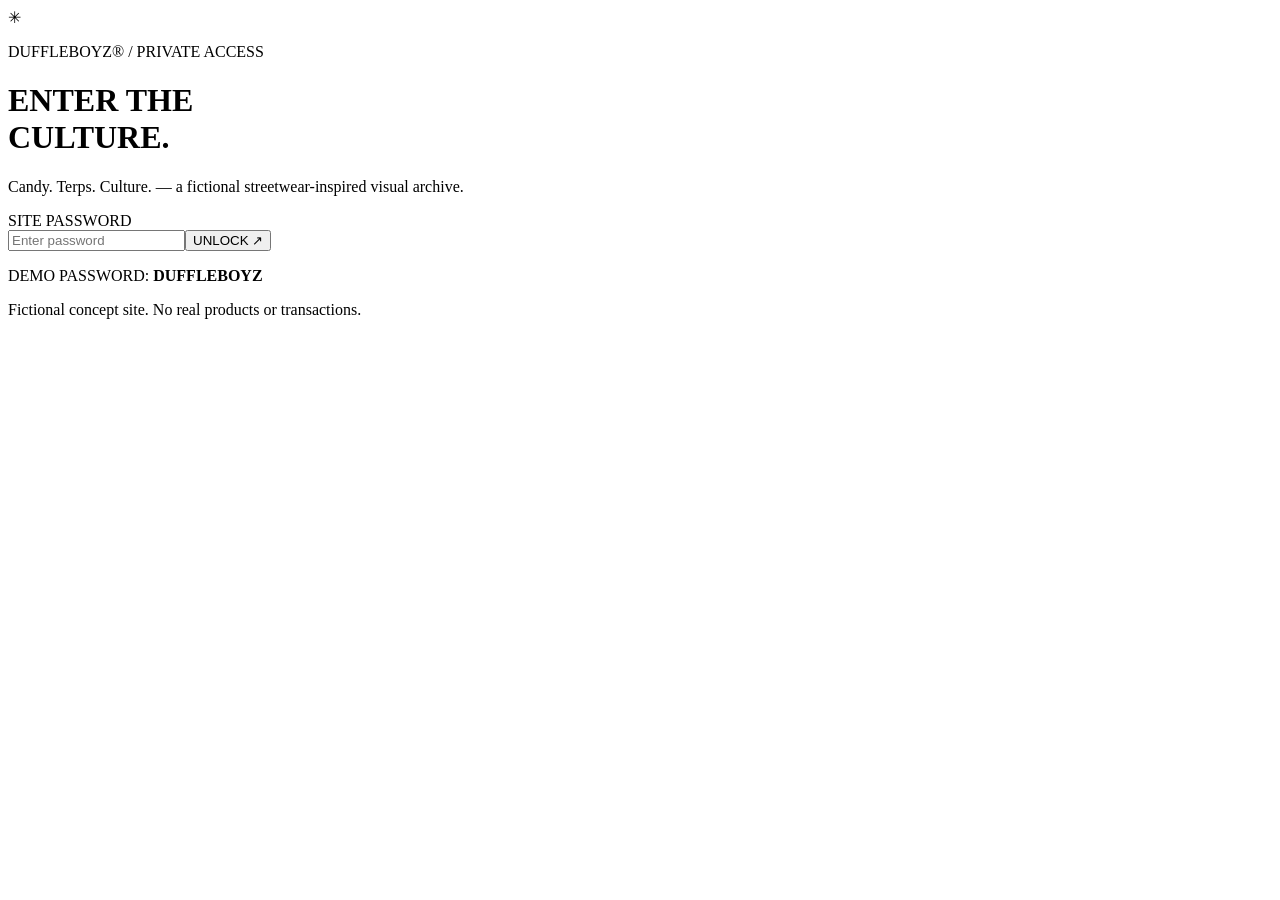
==== archive.html @ 7242b7b4 "Add files via upload" ====
<!doctype html>
<html lang="en"><head><meta charset="utf-8"><meta name="viewport" content="width=device-width, initial-scale=1"><title>DUFFLEBOYZ — Archive</title><link rel="stylesheet" href="styles.css"></head>
<body><header class="topbar"><a class="wordmark" href="home.html">DUFFLE<span>BOYZ</span><small>®</small></a><button class="lock" id="lockBtn">LOCK SITE</button></header>
<nav class="navlinks"><a href="home.html">HOME</a><a class="active" href="archive.html">THE ARCHIVE</a><a href="gallery.html">GALLERY</a><a href="info.html">INFO</a></nav>
<main class="section-pad content-width"><p class="eyebrow">02 / THE ARCHIVE</p><h1 class="page-title">THE <span>DROP FILES.</span></h1><p class="lead">Fictional collection concepts with fantasy points. These are design mockups, not real products or prices.</p>
<div class="product-grid">
<article class="product-card"><button class="image-open" data-title="Black Widow — Box Concept" data-image="assets/duffleboyz-box.png"><img src="assets/duffleboyz-box.png" alt="Black Widow package concept"></button><div class="product-info"><p class="eyebrow">DB / 001 — CONCEPT ART</p><h2>BLACK WIDOW</h2><p>Black chrome • crimson linework • spider crest</p><div class="price-line"><strong>1,200 ✦</strong><span>FANTASY POINTS</span></div><div class="button-pair"><button class="outline copy-image" data-image="assets/duffleboyz-box.png">COPY IMAGE LINK</button><button class="red-button image-open" data-title="Black Widow — Box Concept" data-image="assets/duffleboyz-box.png">VIEW DETAILS</button></div></div></article>
<article class="product-card"><button class="image-open" data-title="Candy Store — World Concept" data-image="assets/duffleboyz-world.png"><img src="assets/duffleboyz-world.png" alt="DUFFLEBOYZ candy store streetwear world concept"></button><div class="product-info"><p class="eyebrow">DB / 002 — WORLD ART</p><h2>CANDY STORE</h2><p>Red neon • rainy streets • underground energy</p><div class="price-line"><strong>950 ✦</strong><span>FANTASY POINTS</span></div><div class="button-pair"><button class="outline copy-image" data-image="assets/duffleboyz-world.png">COPY IMAGE LINK</button><button class="red-button image-open" data-title="Candy Store — World Concept" data-image="assets/duffleboyz-world.png">VIEW DETAILS</button></div></div></article>
</div><p class="micro">Image-link buttons copy a link based on your published website address. Publish the site first for a shareable public link.</p></main>
<div class="modal" id="imageModal" aria-hidden="true"><div class="modal-inner"><button class="modal-close" id="closeModal" aria-label="Close">×</button><p class="eyebrow">ARCHIVE PREVIEW</p><h2 id="modalTitle"></h2><img id="modalImage" src="" alt=""><button id="modalCopy" class="red-button">COPY IMAGE LINK</button><p class="micro" id="copyStatus" aria-live="polite"></p></div></div>
<footer>DUFFLEBOYZ® — FICTIONAL DESIGN ARCHIVE <span>© 2026</span></footer><script src="script.js"></script></body></html>
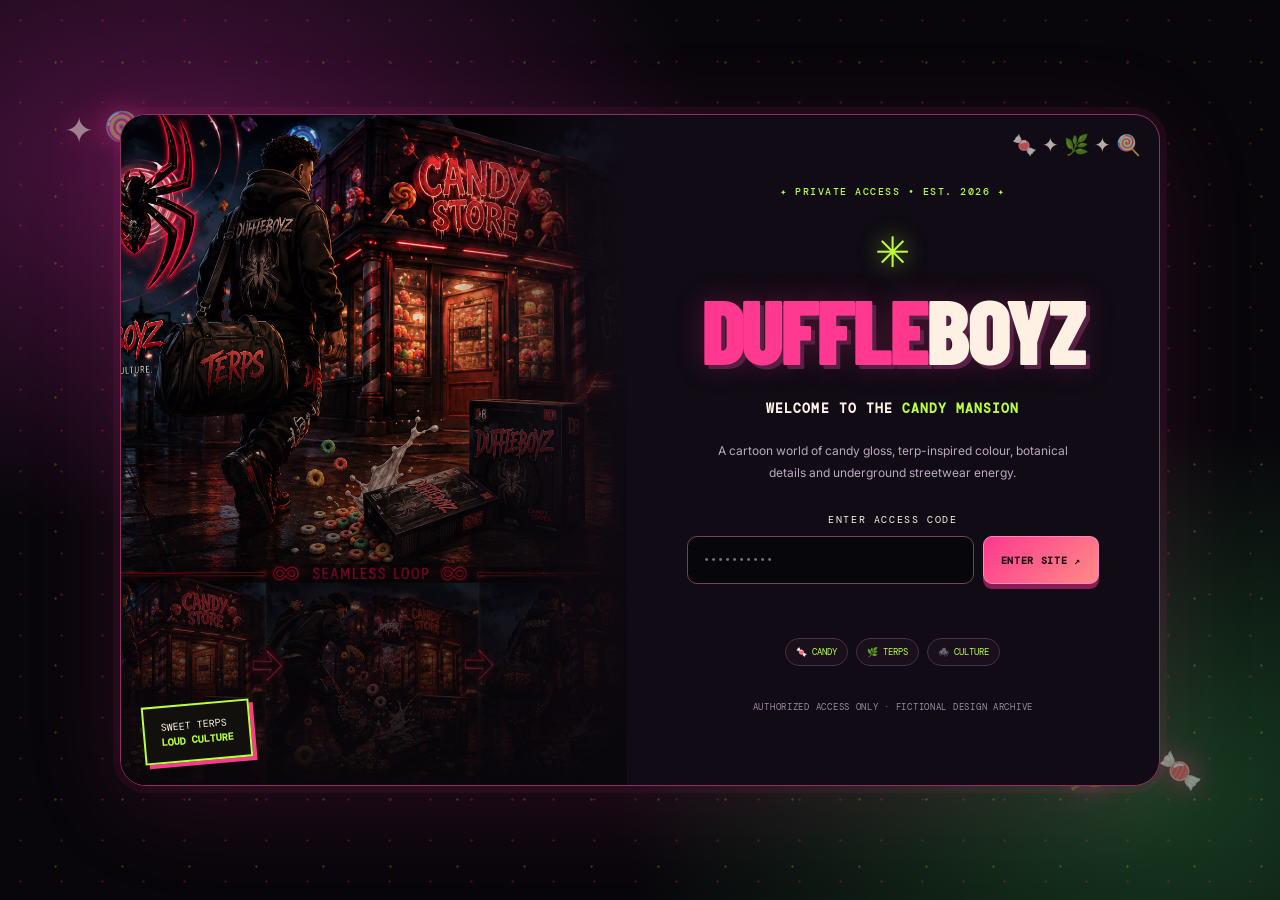
==== commit 32dcbd5a: "Add files via upload" ====
--- a/archive.html
+++ b/archive.html
@@ -1,11 +1,4 @@
-<!doctype html>
-<html lang="en"><head><meta charset="utf-8"><meta name="viewport" content="width=device-width, initial-scale=1"><title>DUFFLEBOYZ — Archive</title><link rel="stylesheet" href="styles.css"></head>
-<body><header class="topbar"><a class="wordmark" href="home.html">DUFFLE<span>BOYZ</span><small>®</small></a><button class="lock" id="lockBtn">LOCK SITE</button></header>
-<nav class="navlinks"><a href="home.html">HOME</a><a class="active" href="archive.html">THE ARCHIVE</a><a href="gallery.html">GALLERY</a><a href="info.html">INFO</a></nav>
-<main class="section-pad content-width"><p class="eyebrow">02 / THE ARCHIVE</p><h1 class="page-title">THE <span>DROP FILES.</span></h1><p class="lead">Fictional collection concepts with fantasy points. These are design mockups, not real products or prices.</p>
-<div class="product-grid">
-<article class="product-card"><button class="image-open" data-title="Black Widow — Box Concept" data-image="assets/duffleboyz-box.png"><img src="assets/duffleboyz-box.png" alt="Black Widow package concept"></button><div class="product-info"><p class="eyebrow">DB / 001 — CONCEPT ART</p><h2>BLACK WIDOW</h2><p>Black chrome • crimson linework • spider crest</p><div class="price-line"><strong>1,200 ✦</strong><span>FANTASY POINTS</span></div><div class="button-pair"><button class="outline copy-image" data-image="assets/duffleboyz-box.png">COPY IMAGE LINK</button><button class="red-button image-open" data-title="Black Widow — Box Concept" data-image="assets/duffleboyz-box.png">VIEW DETAILS</button></div></div></article>
-<article class="product-card"><button class="image-open" data-title="Candy Store — World Concept" data-image="assets/duffleboyz-world.png"><img src="assets/duffleboyz-world.png" alt="DUFFLEBOYZ candy store streetwear world concept"></button><div class="product-info"><p class="eyebrow">DB / 002 — WORLD ART</p><h2>CANDY STORE</h2><p>Red neon • rainy streets • underground energy</p><div class="price-line"><strong>950 ✦</strong><span>FANTASY POINTS</span></div><div class="button-pair"><button class="outline copy-image" data-image="assets/duffleboyz-world.png">COPY IMAGE LINK</button><button class="red-button image-open" data-title="Candy Store — World Concept" data-image="assets/duffleboyz-world.png">VIEW DETAILS</button></div></div></article>
-</div><p class="micro">Image-link buttons copy a link based on your published website address. Publish the site first for a shareable public link.</p></main>
-<div class="modal" id="imageModal" aria-hidden="true"><div class="modal-inner"><button class="modal-close" id="closeModal" aria-label="Close">×</button><p class="eyebrow">ARCHIVE PREVIEW</p><h2 id="modalTitle"></h2><img id="modalImage" src="" alt=""><button id="modalCopy" class="red-button">COPY IMAGE LINK</button><p class="micro" id="copyStatus" aria-live="polite"></p></div></div>
-<footer>DUFFLEBOYZ® — FICTIONAL DESIGN ARCHIVE <span>© 2026</span></footer><script src="script.js"></script></body></html>
+<!doctype html><html lang="en"><head><meta charset="utf-8"><meta name="viewport" content="width=device-width, initial-scale=1"><title>DUFFLEBOYZ — Archive</title><link rel="stylesheet" href="styles.css"></head><body><header class="topbar"><a class="wordmark" href="home.html">DUFFLE<span>BOYZ</span><small>®</small></a><nav class="desktop-nav"><a href="home.html">HOME</a><a class="active" href="archive.html">ARCHIVE</a><a href="gallery.html">GALLERY</a><a href="info.html">INFO</a></nav><div class="top-actions"><span class="member-pill">♛ DB MEMBER</span><button class="lock" id="lockBtn">♙ LOCK SITE</button><button class="menu-toggle" id="menuToggle" aria-label="Open menu">☰</button></div></header><nav class="mobile-nav" id="mobileNav"><a href="home.html">HOME</a><a href="archive.html">ARCHIVE</a><a href="gallery.html">GALLERY</a><a href="info.html">INFO</a><button id="mobileLock">LOCK SITE</button></nav><main class="content-wrap page-content"><p class="eyebrow">✦ FILES FROM THE MANSION ✦</p><h1 class="page-title">THE <span>ARCHIVE</span></h1><p class="lead">A collection of fictional flavour names and visual identities created for the DUFFLEBOYZ candy-and-terp universe. Display values are imaginary style points, not prices or offers for sale.</p><div class="drop-grid archive-grid">
+<article class="drop-card drop-pink"><button class="image-open drop-art" data-title="Candy Gas" data-image="assets/duffleboyz-box.png"><img src="assets/duffleboyz-box.png" alt="Candy Gas visual concept"></button><div class="drop-copy"><p class="eyebrow">🍬 DESSERT • PINK</p><h3>CANDY GAS</h3><p>A sweet neon concept with glossy pink details and late-night candy-shop energy.</p><div class="card-bottom"><span>260 STYLE POINTS</span><button class="copy-image mini-action" data-image="assets/duffleboyz-box.png">COPY IMAGE LINK</button></div></div></article>
+<article class="drop-card drop-green"><button class="image-open drop-art" data-title="Green Glow" data-image="assets/duffleboyz-world.png"><img src="assets/duffleboyz-world.png" alt="Green Glow visual concept"></button><div class="drop-copy"><p class="eyebrow">🌿 BOTANICAL • GREEN</p><h3>GREEN GLOW</h3><p>Dark foliage, vivid neon and a playful greenhouse-fantasy look.</p><div class="card-bottom"><span>240 STYLE POINTS</span><button class="copy-image mini-action" data-image="assets/duffleboyz-world.png">COPY IMAGE LINK</button></div></div></article>
+<article class="drop-card drop-purple"><button class="image-open drop-art reference-art" data-title="Royal Runtz Mansion" data-image="assets/duffleboyz-mansion-reference.png"><img src="assets/duffleboyz-mansion-reference.png" alt="Royal Runtz Mansion visual reference"></button><div class="drop-copy"><p class="eyebrow">👑 ROYAL • PURPLE</p><h3>ROYAL RUNTZ</h3><p>A cartoon mansion fantasy with regal purple shadows and candy-bright highlights.</p><div class="card-bottom"><span>250 STYLE POINTS</span><button class="copy-image mini-action" data-image="assets/duffleboyz-mansion-reference.png">COPY IMAGE LINK</button></div></div></article></div></main><div class="modal" id="imageModal" aria-hidden="true"><div class="modal-inner"><button class="modal-close" id="closeModal" aria-label="Close">×</button><p class="eyebrow">DUFFLEBOYZ VISUAL FILE</p><h2 id="modalTitle">Visual</h2><img id="modalImage" src="" alt=""><button class="drip-button" id="modalCopy">COPY IMAGE LINK ↗</button><p id="copyStatus" class="micro"></p></div></div><footer><a class="wordmark" href="home.html">DUFFLE<span>BOYZ</span></a><p>FICTIONAL VISUAL ARCHIVE · NO SALES OR SHIPMENTS</p><span>© 2026 DB CULTURE</span></footer><script src="script.js"></script></body></html>
--- a/styles.css
+++ b/styles.css
@@ -0,0 +1,5 @@
+@import url('https://fonts.googleapis.com/css2?family=Baloo+2:wght@500;600;700;800&family=Barlow+Condensed:wght@600;700;800;900&family=DM+Mono:wght@400;500&family=Inter:wght@400;600;800&display=swap');
+:root{--bg:#08060b;--panel:#120d17;--line:#3e243d;--pink:#ff398f;--pink2:#ff78bd;--lime:#baff39;--green:#74e83b;--purple:#a56aff;--gold:#ffc34b;--cream:#fff3e7;--muted:#b9a8bf;--mono:'DM Mono',monospace;--display:'Barlow Condensed',Impact,sans-serif;--round:'Baloo 2',system-ui}*{box-sizing:border-box}html{scroll-behavior:smooth}body{margin:0;background:radial-gradient(ellipse at 50% -10%,#33112f 0,transparent 42%),var(--bg);color:var(--cream);font-family:Inter,Arial,sans-serif}body:before{content:"";position:fixed;inset:0;z-index:-1;pointer-events:none;opacity:.18;background-image:radial-gradient(#ff398f 1px,transparent 1.5px),radial-gradient(#baff39 1px,transparent 1.5px);background-size:41px 41px,67px 67px;background-position:0 0,22px 29px}a{color:inherit;text-decoration:none}button{font:inherit;cursor:pointer}img{max-width:100%}.eyebrow{font:500 10px var(--mono);letter-spacing:.15em;color:var(--lime);text-transform:uppercase}.micro{font:9px var(--mono);letter-spacing:.08em;color:#9b8ba2;line-height:1.7}.gate-page{min-height:100vh;display:grid;place-items:center;padding:22px;overflow:hidden;background:radial-gradient(ellipse at 12% 18%,#4a123f 0,transparent 35%),radial-gradient(ellipse at 90% 88%,#173c21 0,transparent 33%),#08060b;position:relative}.gate-shell{display:grid;grid-template-columns:.95fr 1fr;width:min(1040px,100%);min-height:580px;border:1px solid #8d315f;border-radius:26px;overflow:hidden;background:#100b14;box-shadow:0 0 0 7px #ff398f10,0 20px 100px #ff398f20;position:relative;z-index:1}.gate-art{position:relative;min-height:100%;background:#150915;overflow:hidden}.gate-art img{width:100%;height:100%;position:absolute;inset:0;object-fit:cover;filter:saturate(1.3);opacity:.9}.gate-art-shade{position:absolute;inset:0;background:linear-gradient(0deg,#09060bf2,transparent 65%),linear-gradient(90deg,transparent 65%,#100b14 100%)}.gate-sticker{position:absolute;left:22px;bottom:24px;transform:rotate(-5deg);padding:12px 16px;border:2px solid var(--lime);background:#12100c;color:var(--cream);font:10px var(--mono);line-height:1.5;box-shadow:4px 4px 0 var(--pink)}.gate-sticker b{color:var(--lime)}.gate-panel{padding:clamp(26px,5vw,60px);display:flex;flex-direction:column;justify-content:center;position:relative}.gate-panel:after{content:'🍬 ✦ 🌿 ✦ 🍭';position:absolute;right:18px;top:18px;font-size:20px;opacity:.7}.gate-panel>.eyebrow{text-align:center}.spider-mark{text-align:center;font-size:42px;color:var(--lime);text-shadow:0 0 22px #baff39a0;margin:18px 0 4px}.gate-panel h1{font:900 clamp(52px,8vw,90px)/.82 var(--display);text-align:center;letter-spacing:-.035em;margin:12px 0 20px;color:var(--pink);text-shadow:4px 4px 0 #572044,0 0 30px #ff398f40}.gate-panel h1 span{color:#fff0e4}.gate-subtitle{text-align:center;font:800 13px var(--mono);letter-spacing:.08em}.gate-subtitle b{color:var(--lime)}.sub{text-align:center;color:var(--muted);font-size:12px;line-height:1.8;max-width:370px;margin:10px auto 26px}.gate-panel form{margin-top:4px}.gate-panel label{display:block;text-align:center;font:10px var(--mono);letter-spacing:.16em;margin-bottom:10px}.input-row{display:flex;gap:9px}.input-row input{min-width:0;flex:1;background:#07060a;border:1px solid #754064;padding:15px;color:white;border-radius:10px;font:12px var(--mono);outline:none}.input-row input:focus{border-color:var(--lime);box-shadow:0 0 0 3px #baff3920}.input-row button,.drip-button{border:1px solid #ff86be;background:linear-gradient(135deg,var(--pink),#ff8b86);color:#1b0712;padding:14px 17px;border-radius:9px;font:900 10px var(--mono);letter-spacing:.07em;box-shadow:0 5px 0 #8a1b54;transition:transform .15s}.input-row button:hover,.drip-button:hover{transform:translateY(-2px)}.error{color:#ff9acb;min-height:16px;text-align:center;font-size:11px}.gate-badges{display:flex;justify-content:center;gap:8px;flex-wrap:wrap;margin:16px 0 25px}.gate-badges span{border:1px solid #483046;background:#19101c;border-radius:99px;padding:7px 10px;font:9px var(--mono);color:var(--lime)}.gate-panel>.micro{text-align:center}.candy-orbit{position:absolute;font-size:36px;opacity:.5;filter:drop-shadow(0 0 14px #ff398f);animation:float 5s ease-in-out infinite}.orbit-one{left:5%;top:12%}.orbit-two{right:6%;bottom:12%;animation-delay:-2s}@keyframes float{50%{transform:translateY(-15px) rotate(7deg)}}
+.topbar{min-height:72px;padding:10px clamp(16px,4vw,60px);display:flex;align-items:center;justify-content:space-between;gap:20px;border-bottom:1px solid #3c203b;background:#0b080ff2;position:sticky;top:0;z-index:8;backdrop-filter:blur(14px)}.wordmark{font:900 31px var(--display);letter-spacing:-.04em;color:var(--pink);text-shadow:2px 2px 0 #5c1741;white-space:nowrap}.wordmark span{color:#fff0e6}.wordmark small{font:10px Inter;vertical-align:top;color:var(--lime)}.desktop-nav{display:flex;align-items:center;gap:clamp(14px,3vw,38px)}.desktop-nav a{font:10px var(--mono);letter-spacing:.1em;color:#c4b4c8;padding:14px 0;border-bottom:2px solid transparent}.desktop-nav a.active,.desktop-nav a:hover{color:var(--pink);border-color:var(--pink)}.top-actions{display:flex;align-items:center;gap:10px}.member-pill{border:1px solid #8c285a;color:var(--pink);border-radius:99px;padding:10px 12px;font:10px var(--mono);white-space:nowrap}.lock{border:1px solid #66536c;background:#120d17;color:#fff4e9;padding:10px 13px;border-radius:99px;font:10px var(--mono);letter-spacing:.06em;white-space:nowrap}.lock:hover{border-color:var(--lime);color:var(--lime)}.menu-toggle,.mobile-nav{display:none}.hero-mansion{position:relative;min-height:490px;height:min(58vw,650px);max-height:690px;overflow:hidden;background:#140716;border-bottom:1px solid #5b2854}.hero-art{position:absolute;inset:0;width:100%;height:100%;object-fit:cover;object-position:center 45%;filter:saturate(1.3) contrast(1.08)}.hero-vignette{position:absolute;inset:0;background:linear-gradient(90deg,#09060bf0 0%,#09060bc7 35%,transparent 72%),linear-gradient(0deg,#08060b 0%,transparent 34%)}.hero-copy{position:absolute;left:clamp(24px,7vw,100px);top:14%;z-index:1;max-width:540px}.hero-copy .eyebrow{font-size:11px}.hero-copy h1{font:900 clamp(65px,10vw,136px)/.74 var(--display);letter-spacing:-.045em;margin:26px 0 18px;color:var(--pink);text-shadow:4px 5px 0 #5b204e,0 0 30px #ff398f35}.hero-copy h1 span{color:#fff2e7}.hero-copy h1 em{display:block;font-style:normal;font-size:.56em;letter-spacing:.06em;color:var(--lime);margin-top:16px;text-shadow:3px 3px 0 #2c4b20}.hero-tagline{font:10px/1.9 var(--mono);letter-spacing:.07em;color:#fff1e7}.drip-button{display:inline-flex;align-items:center;justify-content:center;margin-top:14px;min-height:43px}.hero-sign{position:absolute;right:5%;top:12%;z-index:2;border:2px solid var(--pink);border-radius:18px 18px 6px 6px;background:#0a080de8;box-shadow:0 0 25px #ff398f50;padding:14px 17px;text-align:center;display:flex;align-items:center;gap:8px;transform:rotate(3deg)}.hero-sign span{font-size:26px}.hero-sign b{font:800 11px/1.5 var(--display);letter-spacing:.1em;color:var(--pink)}.hero-sign i{font-style:normal;color:var(--lime)}.hero-stamp{position:absolute;right:20%;bottom:12%;z-index:2;border:2px solid var(--lime);border-radius:50%;width:100px;height:100px;display:grid;place-content:center;text-align:center;background:#09070edb;transform:rotate(10deg);font:10px var(--mono);box-shadow:0 0 20px #baff3930}.hero-stamp b{color:var(--lime)}.ticker{display:flex;align-items:center;justify-content:center;gap:clamp(10px,3vw,40px);flex-wrap:wrap;padding:18px 12px;background:#0b080f;border-bottom:1px solid #352137;font:10px var(--mono);letter-spacing:.07em;color:#e9dce9}.ticker b{color:var(--pink)}.content-wrap{max-width:1250px;padding:55px clamp(18px,4vw,52px);margin:auto}.section-heading{display:flex;align-items:end;justify-content:space-between;gap:18px;margin-bottom:25px}.section-heading h2{font:900 clamp(38px,5vw,60px)/.9 var(--display);margin:8px 0 0}.section-heading h2 span,.page-title span{color:var(--pink)}.small-link{font:10px var(--mono);color:var(--pink);border:1px solid #6d2a54;border-radius:8px;padding:11px 13px;white-space:nowrap}.drop-grid{display:grid;grid-template-columns:repeat(3,minmax(0,1fr));gap:18px}.drop-card{border:1px solid #523047;border-radius:15px;overflow:hidden;background:linear-gradient(150deg,#19101d,#0b080e);box-shadow:0 13px 35px #0005;transition:transform .2s,border-color .2s}.drop-card:hover{transform:translateY(-4px);border-color:var(--pink)}.drop-art{height:260px;display:block;position:relative;overflow:hidden;padding:0;border:0;background:#0b070d;width:100%;text-align:left}.drop-art img{width:100%;height:100%;display:block;object-fit:cover;transition:transform .35s;filter:saturate(1.25)}.drop-card:hover .drop-art img{transform:scale(1.04)}.drop-burst{position:absolute;z-index:1;top:13px;left:12px;background:var(--lime);color:#15120a;border-radius:5px;padding:7px 9px;font:900 9px var(--mono);transform:rotate(-7deg);box-shadow:3px 3px 0 #21151f}.reference-art img{object-fit:cover;object-position:center 20%}.drop-copy{padding:17px}.drop-copy h3{font:900 31px var(--display);color:var(--pink);margin:5px 0 7px}.drop-green .drop-copy h3{color:var(--lime)}.drop-purple .drop-copy h3{color:#c09bff}.drop-copy>p:not(.eyebrow){font-size:12px;line-height:1.7;color:#b9a9bf;min-height:42px;margin:0 0 18px}.card-bottom{border-top:1px solid #39253a;padding-top:13px;display:flex;align-items:center;justify-content:space-between;gap:8px;flex-wrap:wrap}.card-bottom>span{font:9px var(--mono);color:#c2b0c8;letter-spacing:.06em}.card-bottom a,.mini-action{font:9px var(--mono);color:var(--lime);border:1px solid #53692b;border-radius:7px;padding:9px 10px;background:#10140b}.mini-action{cursor:pointer}.mansion-feature{display:grid;grid-template-columns:1fr .9fr;align-items:center;gap:40px;padding:clamp(36px,7vw,85px) clamp(18px,8vw,110px);border-top:1px solid #3e263e;border-bottom:1px solid #3e263e;background:linear-gradient(110deg,#16101a,#09070d)}.feature-copy h2{font:900 clamp(40px,6vw,72px)/.88 var(--display);margin:20px 0;text-shadow:3px 3px 0 #3b203b}.feature-copy h2 span{color:var(--lime)}.feature-copy>p:not(.eyebrow){max-width:520px;color:#b9a8c1;font-size:13px;line-height:1.9}.mansion-feature>img{width:100%;max-height:470px;object-fit:cover;border:2px solid var(--pink);border-radius:16px;box-shadow:8px 8px 0 #35182f}.terp-strip{display:grid;grid-template-columns:repeat(4,1fr);gap:0;background:#0d0a10;border-bottom:1px solid #38213a}.terp-strip>div{display:grid;justify-items:center;gap:7px;padding:25px 8px;border-right:1px solid #2e1d31;text-align:center}.terp-strip>div:last-child{border:0}.terp-strip span{font-size:27px}.terp-strip b{font:900 15px var(--display);color:var(--pink);letter-spacing:.04em}.terp-strip small{font:8px var(--mono);color:#a898b0;letter-spacing:.08em}.page-content{min-height:70vh}.page-title{font:900 clamp(60px,10vw,105px)/.82 var(--display);letter-spacing:-.04em;margin:22px 0;text-shadow:3px 4px 0 #38203b}.lead{max-width:720px;color:#c0b1c6;font-size:13px;line-height:1.9;margin-bottom:35px}.archive-grid .drop-art{height:320px}.gallery-grid{display:grid;grid-template-columns:repeat(2,minmax(0,1fr));gap:20px}.gallery-grid figure{margin:0;border:1px solid #50304b;border-radius:14px;overflow:hidden;background:#110c14}.gallery-grid .image-open{width:100%;padding:0;border:0;background:#07060a;display:block;cursor:zoom-in}.gallery-grid .image-open img{width:100%;height:clamp(270px,40vw,480px);object-fit:cover;display:block;transition:transform .3s}.gallery-grid figure:hover img{transform:scale(1.025)}.gallery-grid figcaption{display:flex;justify-content:space-between;align-items:center;gap:10px;flex-wrap:wrap;padding:13px}.gallery-grid figcaption span{font:10px var(--mono);color:var(--lime);letter-spacing:.08em}.info-grid{display:grid;grid-template-columns:repeat(2,1fr);gap:17px}.info-panel{padding:24px;border:1px solid #4a2b48;border-left:4px solid var(--pink);border-radius:13px;background:linear-gradient(135deg,#1a111d,#0d0a10)}.info-icon{font-size:28px}.info-panel h2{font:900 25px var(--display);color:var(--lime);margin:12px 0}.info-panel p{font-size:12px;line-height:1.9;color:#c0b0c7;margin:0}.notice-bar{margin-top:25px;padding:17px;display:flex;justify-content:center;align-items:center;gap:12px;border:1px solid #4a2c44;border-radius:10px;color:var(--pink);font:11px var(--mono);text-align:center}.modal{display:none;position:fixed;z-index:20;inset:0;background:#050308ee;place-items:center;padding:18px;backdrop-filter:blur(10px)}.modal.show{display:grid}.modal-inner{position:relative;width:min(720px,100%);max-height:92vh;overflow:auto;background:#120d17;border:2px solid var(--pink);border-radius:16px;padding:22px;box-shadow:0 0 60px #ff398f30}.modal-inner h2{font:900 32px var(--display);color:var(--pink);margin:7px 0 14px}.modal-inner img{width:100%;max-height:58vh;object-fit:contain;background:#050408;border-radius:9px}.modal-close{position:absolute;right:10px;top:7px;background:none;color:white;border:0;font-size:32px}.modal-inner .drip-button{margin-top:14px}footer{padding:22px clamp(18px,4vw,55px);border-top:1px solid #38213a;color:#97859f;font:9px var(--mono);letter-spacing:.08em;display:flex;align-items:center;justify-content:space-between;gap:18px;flex-wrap:wrap;background:#0b080f}footer p{margin:0}
+@media(max-width:850px){.desktop-nav,.member-pill{display:none}.menu-toggle{display:block;border:1px solid #5a3b59;background:#120d17;color:var(--lime);border-radius:9px;padding:9px 12px}.mobile-nav{display:none;position:sticky;top:72px;z-index:7;background:#0d0911;border-bottom:1px solid #4b2a49;padding:10px 18px;gap:8px;flex-wrap:wrap}.mobile-nav.open{display:flex}.mobile-nav a,.mobile-nav button{border:1px solid #4b2a49;background:#130e17;color:#f7eaf4;padding:10px 12px;border-radius:7px;font:10px var(--mono)}.mobile-nav button{color:var(--lime)}.hero-mansion{height:620px;min-height:540px}.hero-art{object-position:58% center}.hero-vignette{background:linear-gradient(90deg,#09060be8 0%,#09060ba3 50%,transparent 100%),linear-gradient(0deg,#08060b 0%,transparent 35%)}.hero-copy{top:15%;max-width:70%}.hero-copy h1{font-size:clamp(64px,12vw,105px)}.hero-sign{right:4%;top:auto;bottom:15%;padding:10px}.hero-stamp{right:24%;bottom:7%;width:78px;height:78px;font-size:8px}.drop-grid{grid-template-columns:repeat(2,minmax(0,1fr))}.drop-card:last-child{grid-column:span 2}.drop-card:last-child .drop-art{height:300px}.mansion-feature{grid-template-columns:1fr}.mansion-feature>img{max-height:380px}.terp-strip{grid-template-columns:repeat(2,1fr)}.terp-strip>div:nth-child(2){border-right:0}.terp-strip>div:nth-child(-n+2){border-bottom:1px solid #2e1d31}}
+@media(max-width:560px){.gate-shell{grid-template-columns:1fr;max-width:430px}.gate-art{min-height:190px;height:190px}.gate-art img{object-position:center 43%}.gate-art-shade{background:linear-gradient(0deg,#100b14,transparent 70%)}.gate-sticker{left:14px;bottom:12px;font-size:8px;padding:8px 10px}.gate-panel{padding:24px 20px 26px}.gate-panel h1{font-size:61px}.gate-panel:after{font-size:15px}.input-row{flex-direction:column}.input-row button{min-height:46px}.candy-orbit{font-size:24px}.topbar{min-height:65px;padding:10px 14px;gap:8px}.wordmark{font-size:26px}.lock{font-size:9px;padding:9px}.hero-mansion{height:590px;min-height:590px}.hero-art{object-position:60% center}.hero-vignette{background:linear-gradient(90deg,#09060bf0 0%,#09060bc0 60%,#09060b30 100%),linear-gradient(0deg,#08060b 0%,transparent 45%)}.hero-copy{left:19px;right:15px;top:15%;max-width:90%}.hero-copy h1{font-size:clamp(65px,16vw,91px);margin:24px 0 18px}.hero-copy .eyebrow{font-size:9px}.hero-tagline{font-size:9px}.hero-sign{right:12px;bottom:12%;transform:scale(.82) rotate(3deg);transform-origin:right bottom}.hero-stamp{right:32%;bottom:5%;transform:scale(.8) rotate(10deg)}.ticker{gap:9px;padding:14px 8px;font-size:8px}.content-wrap{padding:38px 15px}.section-heading{align-items:start}.section-heading h2{font-size:43px}.drop-grid{grid-template-columns:1fr;gap:15px}.drop-card:last-child{grid-column:auto}.drop-card:last-child .drop-art,.drop-art,.archive-grid .drop-art{height:290px}.drop-copy{padding:15px}.mansion-feature{padding:42px 17px;gap:24px}.feature-copy h2{font-size:43px}.terp-strip b{font-size:13px}.gallery-grid,.info-grid{grid-template-columns:1fr}.gallery-grid .image-open img{height:330px}.page-title{font-size:65px}.lead{font-size:12px}.notice-bar{font-size:9px}.modal-inner{padding:17px}.modal-inner img{max-height:48vh}footer{justify-content:center;text-align:center}footer .wordmark{width:100%}}
